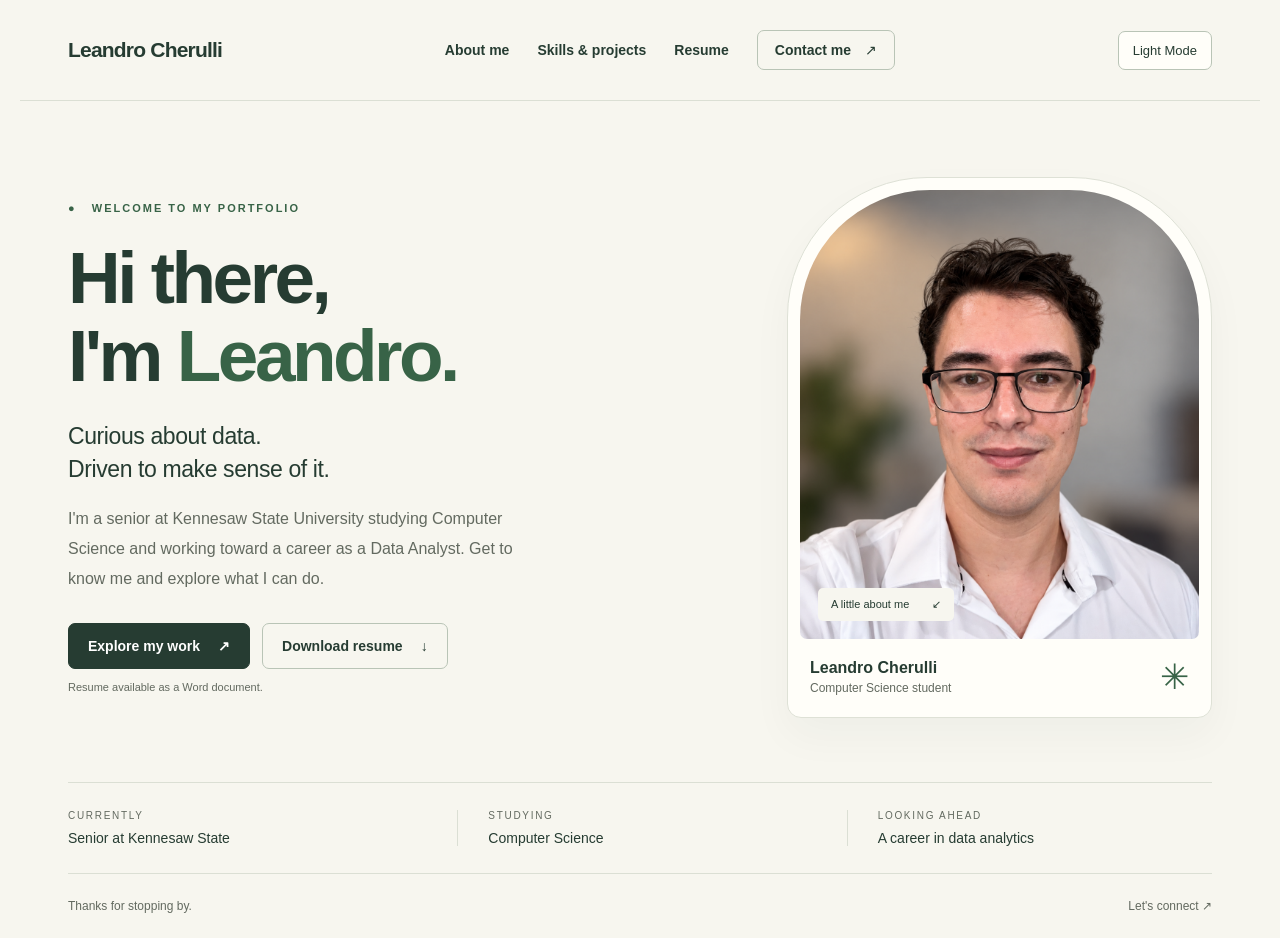
==== index.html @ 2759e3a1 "Rename mainPage.html to index.html" ====
<!DOCTYPE html>
<html lang="en-US">
    <head>
        <meta charset="UTF-8">
        <meta name="viewport" content="width=device-width, initial-scale=1.0">
        <meta name="description" content="Leandro Cherulli Portfolio main page">
        <script src="scripts.js"></script>
        <link rel="stylesheet" href="Effects.css">
        <title>
            Leandro Cherulli | Portfolio
        </title>
    </head>
    <body class="portfolio-page">
        <a class="skip-link" href="#main">
            Skip to content
        </a>
        <header class="site-header">
            <a class="wordmark" href="mainPage.html">
                Leandro Cherulli
                <span>
                </span>
            </a>
            <nav class="main-nav" aria-label="Main navigation">
                <a href="aboutMePage.html">
                    About me
                </a>
                <a href="skillsPage.html">
                    Skills &amp; projects
                </a>
                <a href="resumePage.html">
                    Resume
                </a>
                <a class="nav-contact" href="contactPage.html">
                    Contact me
                    <span aria-hidden="true">
                        ↗
                    </span>
                </a>
            </nav>
            <button class="theme-toggle" type="button" aria-pressed="false" hidden>
                Light Mode
            </button>
        </header>
        <main id="main" class="site-main">
            <section class="hero" aria-labelledby="intro-title">
                <div class="hero-copy">
                    <p class="eyebrow">
                        ● &nbsp; Welcome to my portfolio
                    </p>
                    <h1 id="intro-title">
                        Hi there,
                        <br>
                        I'm
                        <span>
                            Leandro.
                        </span>
                    </h1>
                    <p class="hero-subtitle">
                        Curious about data.
                        <br>
                        Driven to make sense of it.
                    </p>
                    <p class="hero-description">
                        I'm a senior at Kennesaw State University studying Computer Science and working toward a career as a Data Analyst. Get to know me and explore what I can do.
                    </p>
                    <div class="hero-actions">
                        <a class="button button-primary" href="skillsPage.html">
                            Explore my work
                            <span aria-hidden="true">
                                ↗
                            </span>
                        </a>
                        <a class="button button-secondary" href="Leandro Cherulli - Resume.docx" download>
                            Download resume
                            <span aria-hidden="true">
                                ↓
                            </span>
                        </a>
                    </div>
                    <p class="resume-note">
                        Resume available as a Word document.
                    </p>
                </div>
                <figure class="portrait-card">
                    <div class="portrait-frame">
                        <img class="portrait-photo" src="images/Portrait.png" alt="Leandro Cherulli portrait pic">
                        <div class="portrait-placeholder" role="img" aria-label="Placeholder for a portrait of Leandro Cherulli">
                            <span class="portrait-monogram" aria-hidden="true">
                                LC
                            </span>
                            <span class="portrait-placeholder-label">
                                Your portrait goes here
                            </span>
                        </div>
                        <span class="portrait-tag">
                            A little about me
                            <span aria-hidden="true">
                                ↙
                            </span>
                        </span>
                    </div>
                    <figcaption>
                        <div>
                            <strong>
                                Leandro Cherulli
                            </strong>
                            <span>
                                Computer Science student
                            </span>
                        </div>
                        <span class="caption-mark" aria-hidden="true">
                            ✳
                        </span>
                    </figcaption>
                </figure>
            </section>
            <section class="quick-facts" aria-label="At a glance">
                <div>
                    <p class="fact-label">
                        Currently
                    </p>
                    <p>
                        Senior at Kennesaw State
                    </p>
                </div>
                <div>
                    <p class="fact-label">
                        Studying
                    </p>
                    <p>
                        Computer Science
                    </p>
                </div>
                <div>
                    <p class="fact-label">
                        Looking ahead
                    </p>
                    <p>
                        A career in data analytics
                    </p>
                </div>
            </section>
        </main>
        <footer class="site-footer">
            <p>
                Thanks for stopping by.
            </p>
            <a href="contactPage.html">
                Let's connect
                <span aria-hidden="true">
                    ↗
                </span>
            </a>
        </footer>
    </body>
</html>
---- Effects.css ----
/* Shared portfolio styles: use class="portfolio-page" on the body. */
.portfolio-page {
    --ink: #263c32;
    --muted: #636a60;
    --accent: #386347;
    --page-background: #f7f6ef;
    --surface: #fffef9;
    --surface-muted: #eef0e6;
    --border: #dbdfd4;
    --border-strong: #b9c4b6;
    --page-width: 1240px;
    --button-text: #fff;
    --button-hover: #e8ece1;
    color-scheme: light;
    margin: 0;
    border: 0;
    background: var(--page-background);
    color: var(--ink);
    font-family: "Avenir Next", Avenir, "Segoe UI", sans-serif;
    -webkit-font-smoothing: antialiased;
}

.portfolio-page *, .portfolio-page *::before, .portfolio-page *::after {
    box-sizing: border-box;
}

.portfolio-page a {
    color: inherit;
    text-decoration: none;
}

.portfolio-page a:focus-visible {
    outline: 3px solid var(--accent);
    outline-offset: 6px;
}

.portfolio-page .skip-link {
    position: absolute;
    left: 16px;
    top: -100px;
    padding: 12px;
    background: var(--surface);
    z-index: 2;
}

.portfolio-page .skip-link:focus {
    top: 12px;
}

/* Shared page containers. */
.portfolio-page .site-header,
.portfolio-page .site-main,
.portfolio-page .site-footer {
    max-width: var(--page-width);
    margin: 0 auto;
}

.portfolio-page .site-header {
    padding: 30px 48px;
    background: transparent;
    display: flex;
    justify-content: space-between;
    align-items: center;
    gap: 28px;
    border-bottom: 1px solid var(--border);
}

.portfolio-page .wordmark {
    font-size: 21px;
    font-weight: 750;
    letter-spacing: -0.8px;
    white-space: nowrap;
}

.portfolio-page .wordmark span {
    color: var(--accent);
}

.portfolio-page .main-nav {
    display: flex;
    align-items: center;
    gap: 28px;
    font-size: 14px;
    font-weight: 550;
}

.portfolio-page .main-nav a:hover, .portfolio-page .site-footer a:hover {
    color: var(--accent);
    text-decoration: underline;
    text-underline-offset: 5px;
}

.portfolio-page .nav-contact {
    border: 1px solid var(--border-strong);
    border-radius: 7px;
    padding: 11px 17px;
}

.portfolio-page .nav-contact span {
    margin-left: 10px;
}

.portfolio-page .site-main {
    padding: 0 48px;
}

.portfolio-page .hero {
    display: grid;
    grid-template-columns: 1.2fr 1fr;
    align-items: center;
    gap: 80px;
    padding: 76px 0 64px;
}

.portfolio-page .eyebrow {
    color: var(--accent);
    font-size: 11px;
    text-transform: uppercase;
    letter-spacing: 2px;
    font-weight: 700;
    margin: 0 0 25px;
}

.portfolio-page h1 {
    height: auto;
    text-align: left;
    margin: 0;
    font-size: clamp(48px, 5.7vw, 76px);
    line-height: 1.07;
    letter-spacing: -3.5px;
    font-weight: 650;
}

.portfolio-page h1 span {
    color: var(--accent);
}

.portfolio-page .hero-subtitle {
    font-size: 23px;
    line-height: 1.45;
    font-weight: 500;
    margin: 25px 0 18px;
    letter-spacing: -0.4px;
}

.portfolio-page .hero-description {
    max-width: 465px;
    color: var(--muted);
    font-size: 16px;
    line-height: 1.85;
    margin: 0;
}

.portfolio-page .hero-actions {
    display: flex;
    flex-wrap: wrap;
    gap: 12px;
    margin-top: 30px;
}

.portfolio-page .button {
    display: inline-flex;
    align-items: center;
    justify-content: center;
    gap: 18px;
    padding: 14px 19px;
    border-radius: 7px;
    font-size: 14px;
    font-weight: 600;
    transition: background 150ms;
}

.portfolio-page .button-primary {
    background: var(--ink);
    color: var(--button-text);
    border: 1px solid var(--ink);
}

.portfolio-page .button-primary:hover {
    background: var(--accent);
}

.portfolio-page .button-secondary {
    border: 1px solid var(--border-strong);
}

.portfolio-page .button-secondary:hover {
    background: var(--button-hover);
}

.portfolio-page .resume-note {
    color: var(--muted);
    font-size: 11px;
    margin: 12px 0 0;
}

.portfolio-page .portrait-card {
    width: 100%;
    max-width: 425px;
    margin: 0;
    justify-self: end;
    background: var(--surface);
    padding: 12px;
    border: 1px solid #dee1d6;
    border-radius: 140px 140px 14px 14px;
    box-shadow: 0 18px 42px #263c320a;
}

.portfolio-page .portrait-frame {
    position: relative;
    aspect-ratio: 4 / 4.5;
    border-radius: 130px 130px 7px 7px;
    overflow: hidden;
    background: #dce3d3;
}

.portfolio-page .portrait-photo {
    display: block;
    width: 100%;
    height: 100%;
    object-fit: cover;
    object-position: center;
}

.portfolio-page .portrait-placeholder {
    height: 100%;
    display: flex;
    flex-direction: column;
    justify-content: center;
    align-items: center;
    background: radial-gradient(ellipse at 30% 15%, #eff1e5, transparent 65%), #dce3d3;
    gap: 18px;
}

.portfolio-page .portrait-monogram {
    font-family: Georgia, serif;
    font-size: clamp(80px, 10vw, 130px);
    letter-spacing: -8px;
    color: #677d5c;
}

.portfolio-page .portrait-placeholder-label {
    font-size: 12px;
    color: #4f6349;
}

.portfolio-page .portrait-tag {
    position: absolute;
    bottom: 18px;
    left: 18px;
    background: var(--page-background);
    border-radius: 5px;
    padding: 10px 13px;
    font-size: 11px;
}

.portfolio-page .portrait-tag span {
    margin-left: 20px;
}

.portfolio-page figcaption {
    display: flex;
    align-items: center;
    justify-content: space-between;
    padding: 18px 10px 8px;
}

.portfolio-page figcaption strong {
    display: block;
    font-size: 16px;
}

.portfolio-page figcaption div > span {
    display: block;
    margin-top: 4px;
    color: var(--muted);
    font-size: 12px;
}

.portfolio-page .caption-mark {
    font-size: 35px;
    color: var(--accent);
}

.portfolio-page .quick-facts {
    display: grid;
    grid-template-columns: repeat(3, 1fr);
    padding: 27px 0;
    border-top: 1px solid var(--border);
    border-bottom: 1px solid var(--border);
    gap: 24px;
}

.portfolio-page .quick-facts > div + div {
    border-left: 1px solid var(--border);
    padding-left: 30px;
}

.portfolio-page .quick-facts p {
    margin: 0;
    font-size: 14px;
}

.portfolio-page .quick-facts .fact-label {
    margin-bottom: 9px;
    color: var(--muted);
    font-size: 10px;
    text-transform: uppercase;
    letter-spacing: 1.7px;
}

.portfolio-page .site-footer {
    padding: 25px 48px;
    display: flex;
    justify-content: space-between;
    gap: 20px;
    font-size: 12px;
    color: var(--muted);
}

.portfolio-page .site-footer p {
    margin: 0;
}

/* Reusable content sections. */
.portfolio-page .main-nav a[aria-current="page"] {
    color: var(--accent);
    text-decoration: underline;
    text-underline-offset: 5px;
}

.portfolio-page .section-title {
    margin: 0 0 16px;
    font-size: 28px;
    letter-spacing: -0.7px;
    font-weight: 600;
}

.portfolio-page .body-copy {
    max-width: 720px;
    margin: 0 0 16px;
    color: var(--muted);
    font-size: 16px;
    line-height: 1.85;
}

.portfolio-page .body-copy:last-child {
    margin-bottom: 0;
}

/* Compact text layout for About and other text-focused pages. */
.portfolio-page .text-page {
    padding: clamp(24px, 5vh, 48px) 0;
    border-bottom: 1px solid var(--border);
}

.portfolio-page .text-page .eyebrow {
    margin-bottom: 16px;
}

.portfolio-page .text-page h1 {
    font-size: clamp(36px, 4.5vw, 56px);
    letter-spacing: -2px;
}

.portfolio-page .text-columns {
    display: grid;
    grid-template-columns: repeat(2, minmax(0, 1fr));
    gap: 48px;
    margin-top: 32px;
}

.portfolio-page .text-columns .section-title {
    font-size: 23px;
    margin-bottom: 14px;
}

.portfolio-page .text-columns .body-copy {
    line-height: 1.7;
}

/* Shared introduction row for headings and supporting actions. */
.portfolio-page .text-intro {
    display: flex;
    align-items: center;
    justify-content: space-between;
    gap: 24px;
}

/* Story text paired with a supporting workspace image. */
.portfolio-page .story-layout {
    align-items: center;
    column-gap: 40px;
    row-gap: 24px;
    margin-top: 24px;
}

.portfolio-page .story-image {
    display: block;
    width: 100%;
    max-height: 250px;
    object-fit: cover;
    border-radius: 12px;
    border: 1px solid var(--border-strong);
}

.portfolio-page .story-interests {
    grid-column: 1 / -1;
}

.portfolio-page .story-interests .body-copy {
    max-width: none;
    margin-bottom: 8px;
}

/* Resume layout and entries. */
.portfolio-page .resume-page,
.portfolio-page .projects-page {
    padding-top: 24px;
    padding-bottom: 24px;
}

.portfolio-page .resume-summary {
    margin: 20px 0 24px;
    max-width: 1050px;
    color: var(--muted);
    font-size: 15px;
    line-height: 1.65;
}

.portfolio-page .resume-grid {
    display: grid;
    grid-template-columns: 1fr 1.35fr;
    column-gap: 40px;
    row-gap: 24px;
}

.portfolio-page .resume-grid .section-title {
    font-size: 22px;
    margin-bottom: 12px;
}

.portfolio-page .resume-entry + .resume-entry {
    margin-top: 16px;
}

.portfolio-page .resume-entry h3,
.portfolio-page .resume-skills dt {
    margin: 0 0 4px;
    font-size: 14px;
    font-weight: 650;
}

.portfolio-page .resume-entry p,
.portfolio-page .resume-skills dd,
.portfolio-page .project-process p,
.portfolio-page .project-focus {
    margin: 0;
    font-size: 14px;
    line-height: 1.6;
    color: var(--muted);
}

.portfolio-page .resume-entry .entry-meta {
    margin: 4px 0 6px;
    font-size: 12px;
    color: var(--accent);
}

.portfolio-page .resume-skills {
    margin: 0;
}

.portfolio-page .resume-skills dd + dt {
    margin-top: 12px;
}

.portfolio-page .resume-links {
    margin-top: 20px;
    display: flex;
    flex-wrap: wrap;
    gap: 20px;
    font-size: 13px;
    font-weight: 600;
}

.portfolio-page .resume-links a:hover {
    text-decoration: underline;
    text-underline-offset: 5px;
}

/* Featured projects and supporting skills. */

.portfolio-page .project-layout {
    display: grid;
    grid-template-columns: minmax(0, 2fr) minmax(0, 1fr);
    gap: 36px;
    margin-top: 28px;
    align-items: start;
}

.portfolio-page .featured-project .section-title {
    font-size: 26px;
    line-height: 1.25;
    margin-bottom: 12px;
}

.portfolio-page .project-question {
    margin: 0 0 12px;
    font-size: 17px;
    font-weight: 600;
    line-height: 1.5;
}

.portfolio-page .featured-project .body-copy {
    font-size: 14px;
    line-height: 1.65;
}

.portfolio-page .project-process {
    padding: 0 0 0 22px;
    margin: 20px 0;
}

.portfolio-page .project-process li {
    padding-left: 8px;
    margin-bottom: 12px;
}

.portfolio-page .project-process li::marker {
    color: var(--accent);
    font-weight: 700;
    font-size: 13px;
}

.portfolio-page .project-process h3 {
    margin: 0 0 3px;
    font-size: 14px;
}

.portfolio-page .project-focus {
    padding-top: 14px;
    border-top: 1px solid var(--border);
}

/* Shared card framing. */
.portfolio-page .skills-panel,
.portfolio-page .contact-card {
    padding: 24px;
    border: 1px solid var(--border);
    border-radius: 12px;
}

.portfolio-page .skills-panel {
    background: var(--surface-muted);
}

.portfolio-page .skills-panel .section-title {
    font-size: 23px;
}

.portfolio-page .skill-groups {
    margin: 0 0 24px;
}

.portfolio-page .skill-groups dt {
    margin: 18px 0 6px;
    font-size: 14px;
    font-weight: 650;
}

.portfolio-page .skill-groups dd {
    margin: 0;
    color: var(--muted);
    font-size: 14px;
    line-height: 1.7;
}

/* Contact links. */
.portfolio-page .contact-intro {
    max-width: 620px;
    margin: 20px 0 28px;
    color: var(--muted);
    font-size: 16px;
    line-height: 1.7;
}

.portfolio-page .contact-grid {
    display: grid;
    grid-template-columns: repeat(3, minmax(0, 1fr));
    gap: 18px;
    margin: 0;
    font-style: normal;
}

.portfolio-page .contact-card {
    min-width: 0;
    min-height: 170px;
    display: flex;
    flex-direction: column;
    gap: 10px;
    background: var(--surface);
}

.portfolio-page .contact-card:hover {
    background: var(--surface-muted);
    border-color: var(--accent);
}

.portfolio-page .contact-label {
    display: flex;
    justify-content: space-between;
    color: var(--accent);
    font-size: 12px;
    font-weight: 650;
    letter-spacing: 1px;
    text-transform: uppercase;
}

.portfolio-page .contact-value {
    font-size: 18px;
    line-height: 1.5;
    font-weight: 600;
    overflow-wrap: anywhere;
}

.portfolio-page .contact-detail {
    margin-top: auto;
    color: var(--muted);
    font-size: 13px;
}

@media (max-width: 950px) {
    .portfolio-page .contact-grid {
        grid-template-columns: 1fr;
    }

    .portfolio-page .contact-card {
        min-height: 0;
    }

    .portfolio-page .site-header {
        flex-wrap: wrap;
    }

    .portfolio-page .hero {
        gap: 35px;
    }

    .portfolio-page .main-nav {
        flex-wrap: wrap;
        gap: 22px;
    }
}

/* Mobile layouts. */
@media (max-width: 700px) {

    .portfolio-page .project-layout,
    .portfolio-page .resume-grid,
    .portfolio-page .text-columns {
        grid-template-columns: 1fr;
        gap: 24px;
    }

    .portfolio-page .text-intro {
        flex-wrap: wrap;
    }

    .portfolio-page .text-columns {
        margin-top: 24px;
    }

    .portfolio-page .site-header {
        padding: 24px;
        gap: 20px;
    }

    .portfolio-page .main-nav {
        gap: 16px;
        font-size: 12px;
    }

    .portfolio-page .nav-contact {
        padding: 8px 10px;
    }

    .portfolio-page .site-main {
        padding: 0 24px;
    }

    .portfolio-page .hero {
        grid-template-columns: 1fr;
        padding: 44px 0;
        gap: 38px;
    }

    .portfolio-page h1 {
        letter-spacing: -2px;
    }

    .portfolio-page .portrait-card {
        justify-self: center;
        max-width: 370px;
    }

    .portfolio-page .quick-facts {
        grid-template-columns: 1fr;
        gap: 20px;
    }

    .portfolio-page .quick-facts > div + div {
        border-left: 0;
        padding-left: 0;
    }

    .portfolio-page .site-footer {
        padding: 24px;
    }
}

/* Shared theme controls and dark palette. */
[data-theme="dark"] .portfolio-page {
    --ink: #e6eddf;
    --muted: #b2bdad;
    --accent: #a9cfa1;
    --page-background: #17201b;
    --surface: #202c24;
    --surface-muted: #29372d;
    --border: #405045;
    --border-strong: #667c6b;
    --button-text: #17201b;
    --button-hover: #314335;
    color-scheme: dark;
}

.portfolio-page button {
    font-family: inherit;
    cursor: pointer;
}

.portfolio-page button:focus-visible {
    outline: 3px solid var(--accent);
    outline-offset: 6px;
}

.portfolio-page [hidden] {
    display: none;
}

.portfolio-page .theme-toggle {
    flex-shrink: 0;
    padding: 11px 14px;
    border: 1px solid var(--border-strong);
    border-radius: 7px;
    background: var(--surface);
    color: var(--ink);
    font-size: 13px;
}

.portfolio-page .theme-toggle:hover,
.portfolio-page .theme-toggle[aria-pressed="true"] {
    background: var(--surface-muted);
}

.portfolio-page .theme-toggle[aria-pressed="true"] {
    border-color: var(--accent);
    box-shadow: inset 0 0 0 1px var(--accent);
}

.portfolio-page .copy-email-actions {
    display: flex;
    align-items: center;
    flex-wrap: wrap;
    gap: 16px;
    margin-top: 20px;
}

.portfolio-page .copy-email {
    background: var(--surface);
    color: var(--ink);
}

.portfolio-page .copy-email:disabled {
    cursor: wait;
    opacity: 0.7;
}

.portfolio-page .copy-status {
    margin: 0;
    color: var(--muted);
    font-size: 13px;
    overflow-wrap: anywhere;
}
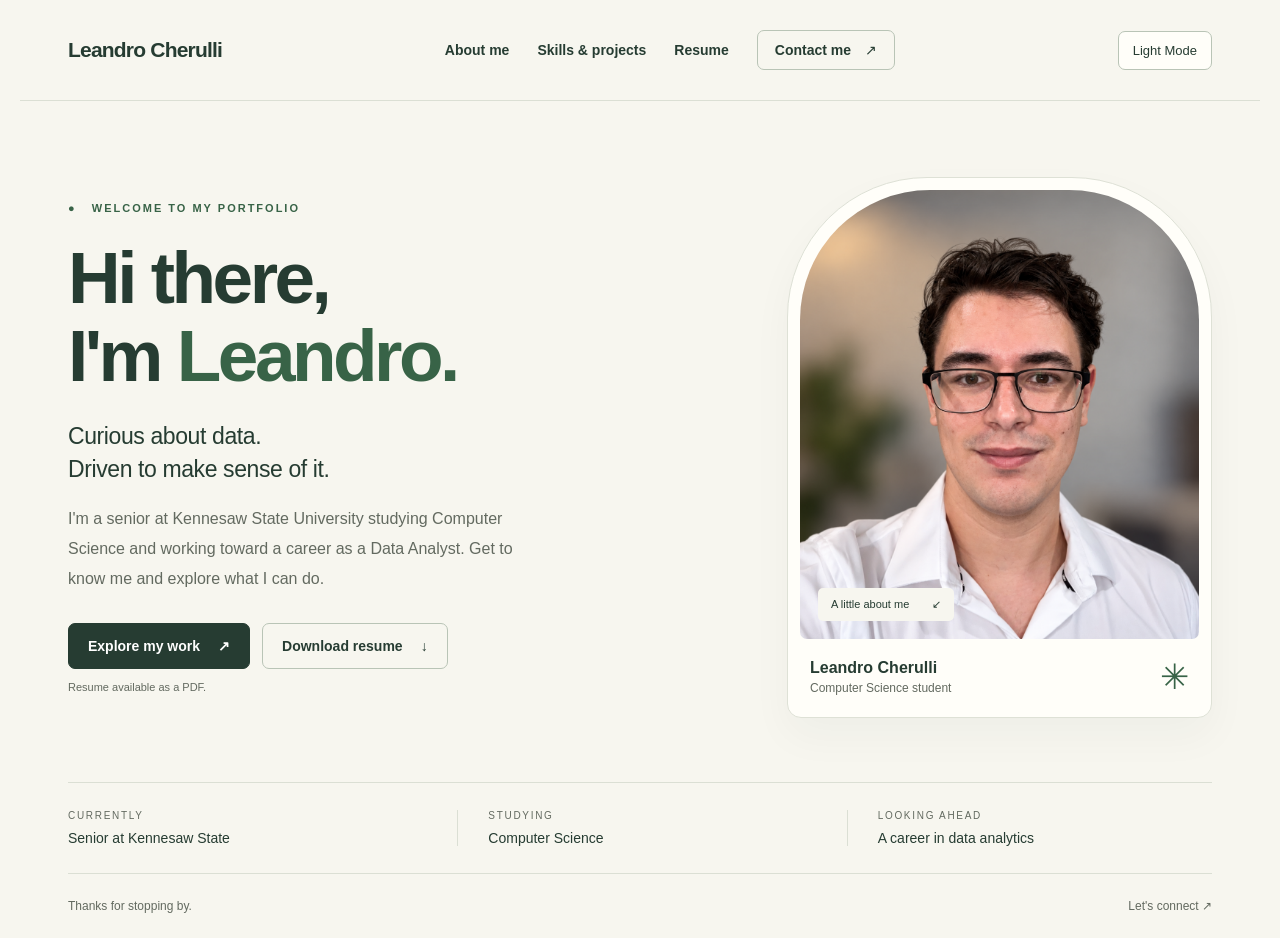
==== commit 843723cd: "Updated the resume link to my resume pdf document." ====
--- a/index.html
+++ b/index.html
@@ -15,7 +15,7 @@
             Skip to content
         </a>
         <header class="site-header">
-            <a class="wordmark" href="mainPage.html">
+            <a class="wordmark" href="index.html">
                 Leandro Cherulli
                 <span>
                 </span>
@@ -70,7 +70,7 @@
                                 ↗
                             </span>
                         </a>
-                        <a class="button button-secondary" href="Leandro Cherulli - Resume.docx" download>
+                        <a class="button button-secondary" href="Leandro Cherulli - Resume.pdf" download>
                             Download resume
                             <span aria-hidden="true">
                                 ↓
@@ -78,7 +78,7 @@
                         </a>
                     </div>
                     <p class="resume-note">
-                        Resume available as a Word document.
+                        Resume available as a PDF.
                     </p>
                 </div>
                 <figure class="portrait-card">
